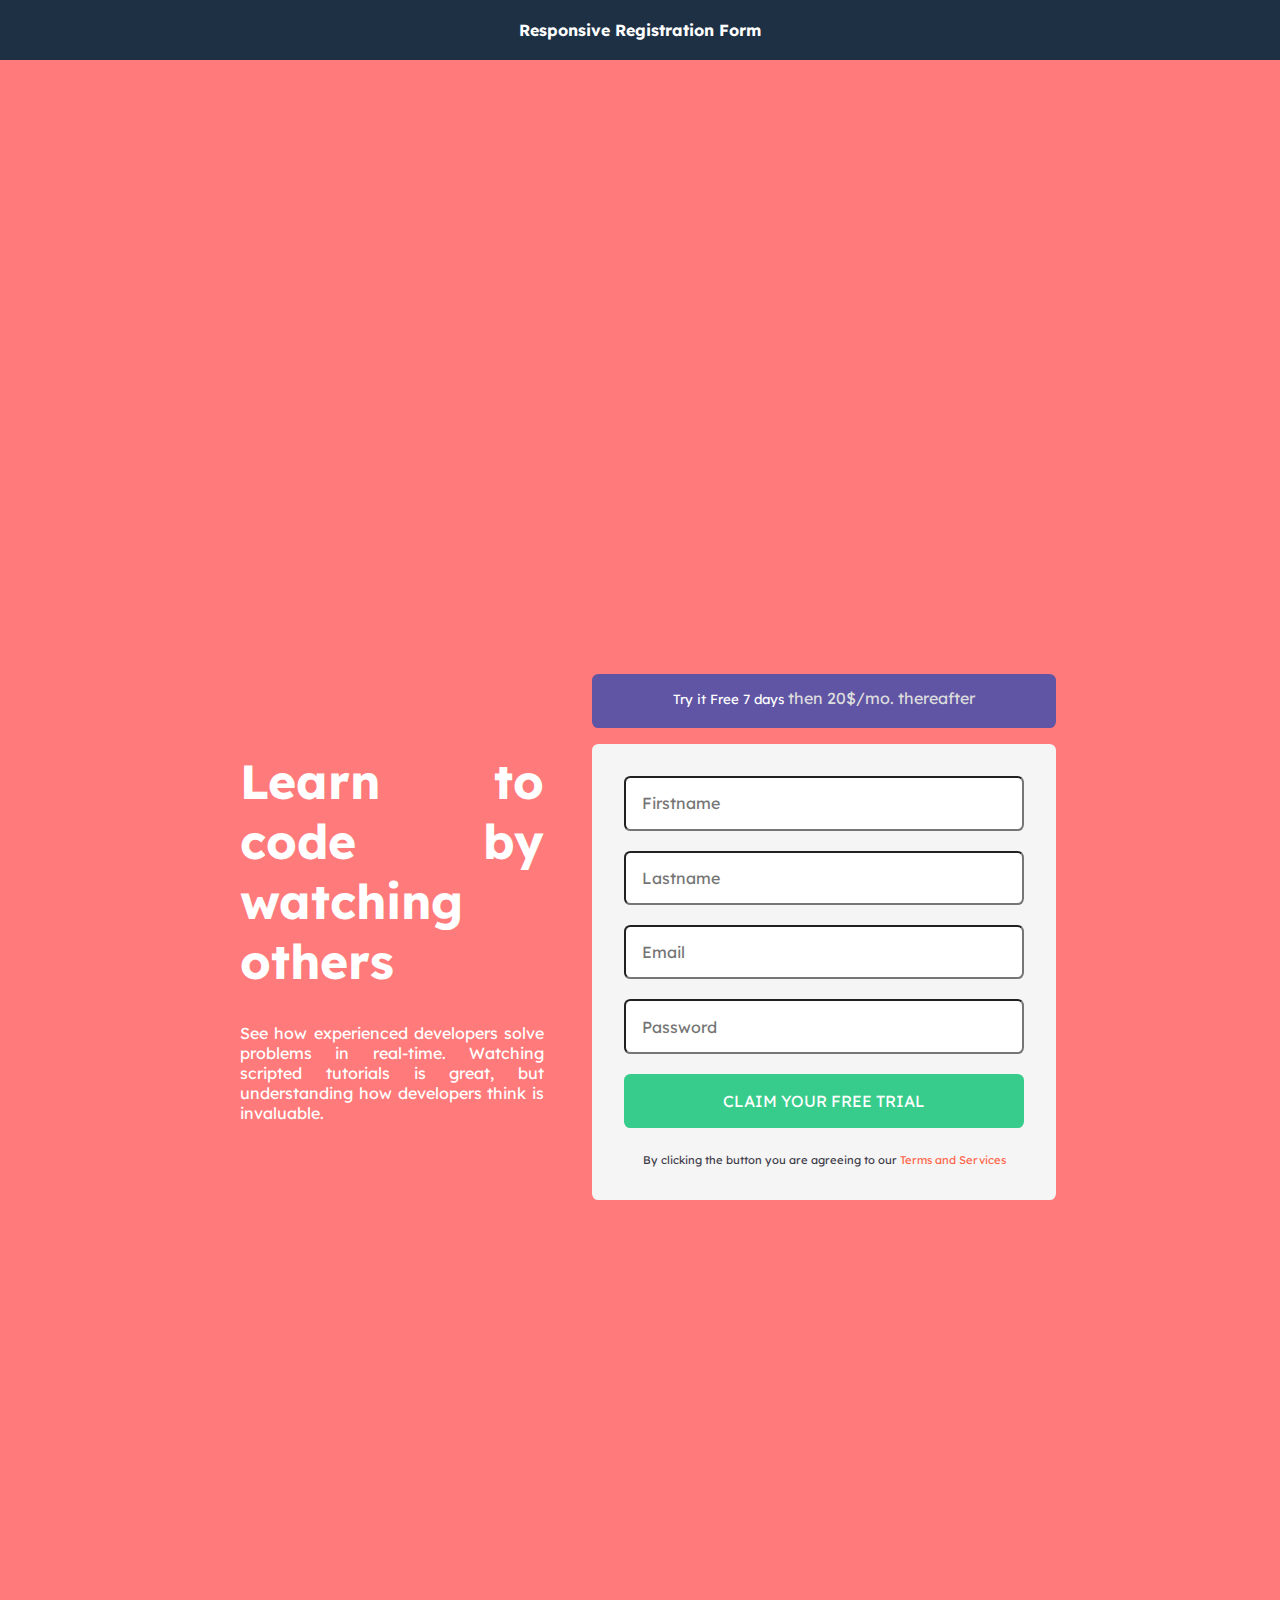
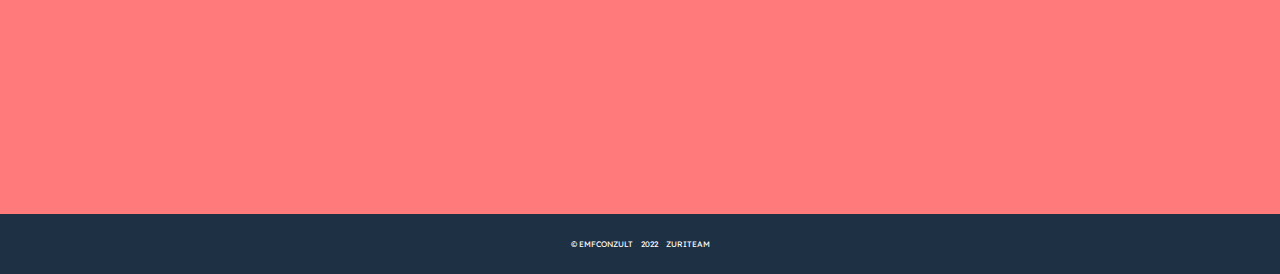
==== media__query__task/index.html @ 2e2ff550 "added" ====
<!DOCTYPE html>
<html lang="en">
<head>
    <meta charset="UTF-8">
    <meta http-equiv="X-UA-Compatible" content="IE=edge">
    <meta name="viewport" content="width=device-width, initial-scale=1.0">
    <title>Responsive-Reg-Form</title>
    <link rel="stylesheet" href="./index.css">
    <link rel="icon" href="./images/favicon-32x32.png">
</head>
<body>
    <header><!------------Header--------->
        <h1>Responsive Registration Form</h1>
    </header>

    <main><!-------------main---------->
        <div class="form__layout">
            <div class="left__side">
                <h1>Learn to code by watching others</h1>
                <p>See how experienced developers solve problems in real-time. Watching 
                    scripted tutorials is great, but understanding how developers think 
                    is invaluable.
                </p>
            </div>
            <div class="registration__form">

                <div class="top">
                    <small>Try it Free 7 days</small> then 20$/mo. thereafter
                </div>
                <form action="#" class="form" method="POST">
                    <div class="form__element">
                        <input type="text" name="firstName" id="first__name" class="inputbox" placeholder="Firstname" required>
                    </div><br>

                    <div class="form__element">
                        <input type="text" name="lastName" id="last__name" class="inputbox" placeholder="Lastname" required>
                    </div><br>

                    <div class="form__element">
                        <input type="email" name="email" id="email" class="inputbox" placeholder="Email" required>
                    </div><br>

                    <div class="form__element">
                        <input type="password" name="password" id="password" class="inputbox" placeholder="Password" required>
                    </div><br>

                    <div class="form__element">
                        <a href="#"><button required id="bottom__button">claim your free trial</button></a>
                    </div><br>
                    <span>By clicking the button you are agreeing to our <a href="#">Terms and Services</a></span>

                </form>
            </div>
        </div>

    </main>

    <footer><!------footer----------->
        <span>&COPY; EMFCONZULT</span>&nbsp;&nbsp;
        <span> 2022</span>&nbsp;&nbsp;
        <span>ZURITEAM</span>
    </footer>
    
</body>
</html>
---- media__query__task/index.css ----
@import url('https://fonts.googleapis.com/css2?family=Lexend+Deca&display=swap');
*{
    padding:0;
    margin:0;
    box-sizing: border-box;
    font-family: 'Lexend Deca', sans-serif;
    
}
header{/*----------------Header-------------------*/
    background: #1d3044;
    height: 60px;
    display: flex;
    align-items: center;
    justify-content: center;
    color: #fff;
    font-size: 0.5rem;
    font-family: 'Lexend Deca', sans-serif;
}

/*----------------Header end-------------------*/

footer{/*----------------footer-------------------*/
    height: 60px;
    background: #1d3044;
    display: flex;
    align-items: center;
    justify-content: center;
    color: #fff;
    font-family: 'Lexend Deca', sans-serif;
}
footer span{/*----------------footer-------------------*/
    color: #fff;
    font-size: 0.5rem;
    font-family: 'Lexend Deca', sans-serif;
}/*----------------footer end-------------------*/

/*-------------form layout--------*/

body{
    background: whitesmoke;
}
main{
    padding: 7rem;
    background: hsl(0, 100%, 74%);
    
}

.form__layout{
    padding: 6rem;
    width: 100%;
    display: flex;
    flex-direction: row;
    align-items: center;
    margin: auto;

}

.left__side{
    width: 50%;
    padding: 2rem;
    margin: auto;
    color: #fff;
}
.left__side h1{
    margin-bottom: 2rem;
    font-weight: 700;
    font-size: 3rem;
    
}

.registration__form{
    width: 50%;
    align-items: center;
    display: flex;
    text-align: center;
    flex-direction: column;
    padding: 1rem;
}

.form{
    background: whitesmoke;
    padding: 2rem;
    border-radius: 0.4rem;
    margin-top:1rem;
    width: 100%;
}

.inputbox{
    width: 400px;
    
    height: 3.4rem;
    padding: 1rem;
    border-radius: 0.4rem;
    font-size: 1rem;
}
#bottom__button{
    width: 400px;
    height: 3.4rem;
    padding: 1rem;
    border-radius: 0.4rem;
    font-size: 1rem;
    text-transform: uppercase;
    line-height: 0.8;
    background: hsl(154, 59%, 51%);
    color: #fff;
    border-style: none;
    cursor: pointer;
}

.top{
    width: 100%;
    height: 3.4rem;
    padding: 0.5rem;
    line-height: 2;
    border-radius: 0.4rem;
    font-size: 1rem;
    background: hsl(248, 32%, 49%);
    color:gainsboro;
    border-style: none;
    cursor: pointer;
}
.top small{
    color: #fff;
}

span{
    font-size: 0.7rem;
    color:hsl(249, 10%, 26%)
}

span a{
    color: tomato;
    text-decoration: none;
}

/*--------------------Media query---------------------*/
@media screen and (max-width:1389px) and (min-width:900px){
    .form__layout{
        width: 100%;
        display: flex;
        height: 170vh;
        flex-direction: row;
        justify-content: center;
        align-items: center;
        text-align: center;  
    }
    *.left__side{
        width: 100%;
        padding: 2rem;
        text-align: justify;
    
    }
    .registration__form{
        width: 100%;
        align-items: center;      
    }
     
}

@media screen and (max-width:899px) and (min-width:769px){
    .form__layout{
        padding: 2rem;
        width: 100%;
        display: flex;
        height: 170vh;
        flex-direction: column;
        justify-content: center;
        align-items: center;
        text-align: center;     
    }
     .left__side{
        width: 100%;
        padding: 2rem;
        text-align: justify;
    
    }
    .left__side h1{
        font-size: 2rem;
    }
    .registration__form{
        width: 100%;
        align-items: center;      
    }

    .form{
        padding: 2rem;
    }
    .inputbox{
        width: 100%;
        min-width: 250px;
        height: 3.4rem;
    }
    #bottom__button{
        min-width: 250px;
        width: 100%;
        height: 3.4rem;
    }

    .top{
        height: 5rem;
    }
           
}


@media screen and (max-width:768px){
    .form__layout{
        padding: 2rem;
        width: 100%;
        display: flex;
        height: 170vh;
        flex-direction: column;
        justify-content: center;
        align-items: center;
        text-align: center;    
    }
     .left__side{
        width: 100%;
        padding: 2rem;
        text-align: justify;
    
    }
    .left__side h1{
        font-size: 2rem;
    }
    .registration__form{
        width: 100%;
        align-items: center;      
    }

    .form{
        padding: 2rem;
    }
    .inputbox{
        width: 100%;
        min-width: 250px;
        height: 3.4rem;
    }
    #bottom__button{
        min-width: 250px;
        width: 100%;
        height: 3.4rem;
    }

    .top{
        height: 5rem;
    }
           
}
@media screen and (max-width:630px){
    .form__layout{
        padding: 1rem;
        width: 100%;
        display: flex;
        height: 180vh;
        flex-direction: column;
        justify-content: center;
        margin: auto;
        align-items: center;
        text-align: center;

    }
    .left__side{
        width: 100%;
        padding: 0rem;
        text-align: justify;
    }
    .left__side h1{
        font-size: 1.5rem;
    }
    .registration__form{
        width: 100%;
        align-items: center;   
        padding: 0%;   
    }

    .form{
        padding: 1rem;
    }
    .inputbox{
        width: 100%;
        min-width: 150px;
        height: 3.4rem;
    }
    #bottom__button{
        min-width: 150px;
        width: 100%;
        height: 3.4rem;
        font-size: 0.7rem;
    }

    .top{
        height: 5rem;
        
    }
}
@media screen and (max-width:470px) and (min-width:375px){
    .form__layout{
        padding: 1rem;
        width: 70vw;
        display: flex;
        height: 180vh;
        flex-direction: column;
        justify-content: center;
        margin: auto;
        align-items: justify;
        text-align: center;
    }
     .left__side{
        width: 100%;
        padding: 0rem;
        text-align: justify;
    
    }
    .left__side h1{
        font-size: 1.5rem;
    }
    .registration__form{
        width: 100%;
        align-items: center;   
        padding: 0%;   
    }

    .form{
        padding: 1rem;
    }
    .inputbox{
        width: 100%;
        min-width: 150px;
        height: 3.4rem;
    }
    #bottom__button{
        min-width: 150px;
        width: 100%;
        height: 3.4rem;
        font-size: 0.7rem;
    }

    .top{
        height: 5rem;
        
    }
    main{
        margin: auto;
        padding: 0%;
    }
    
}
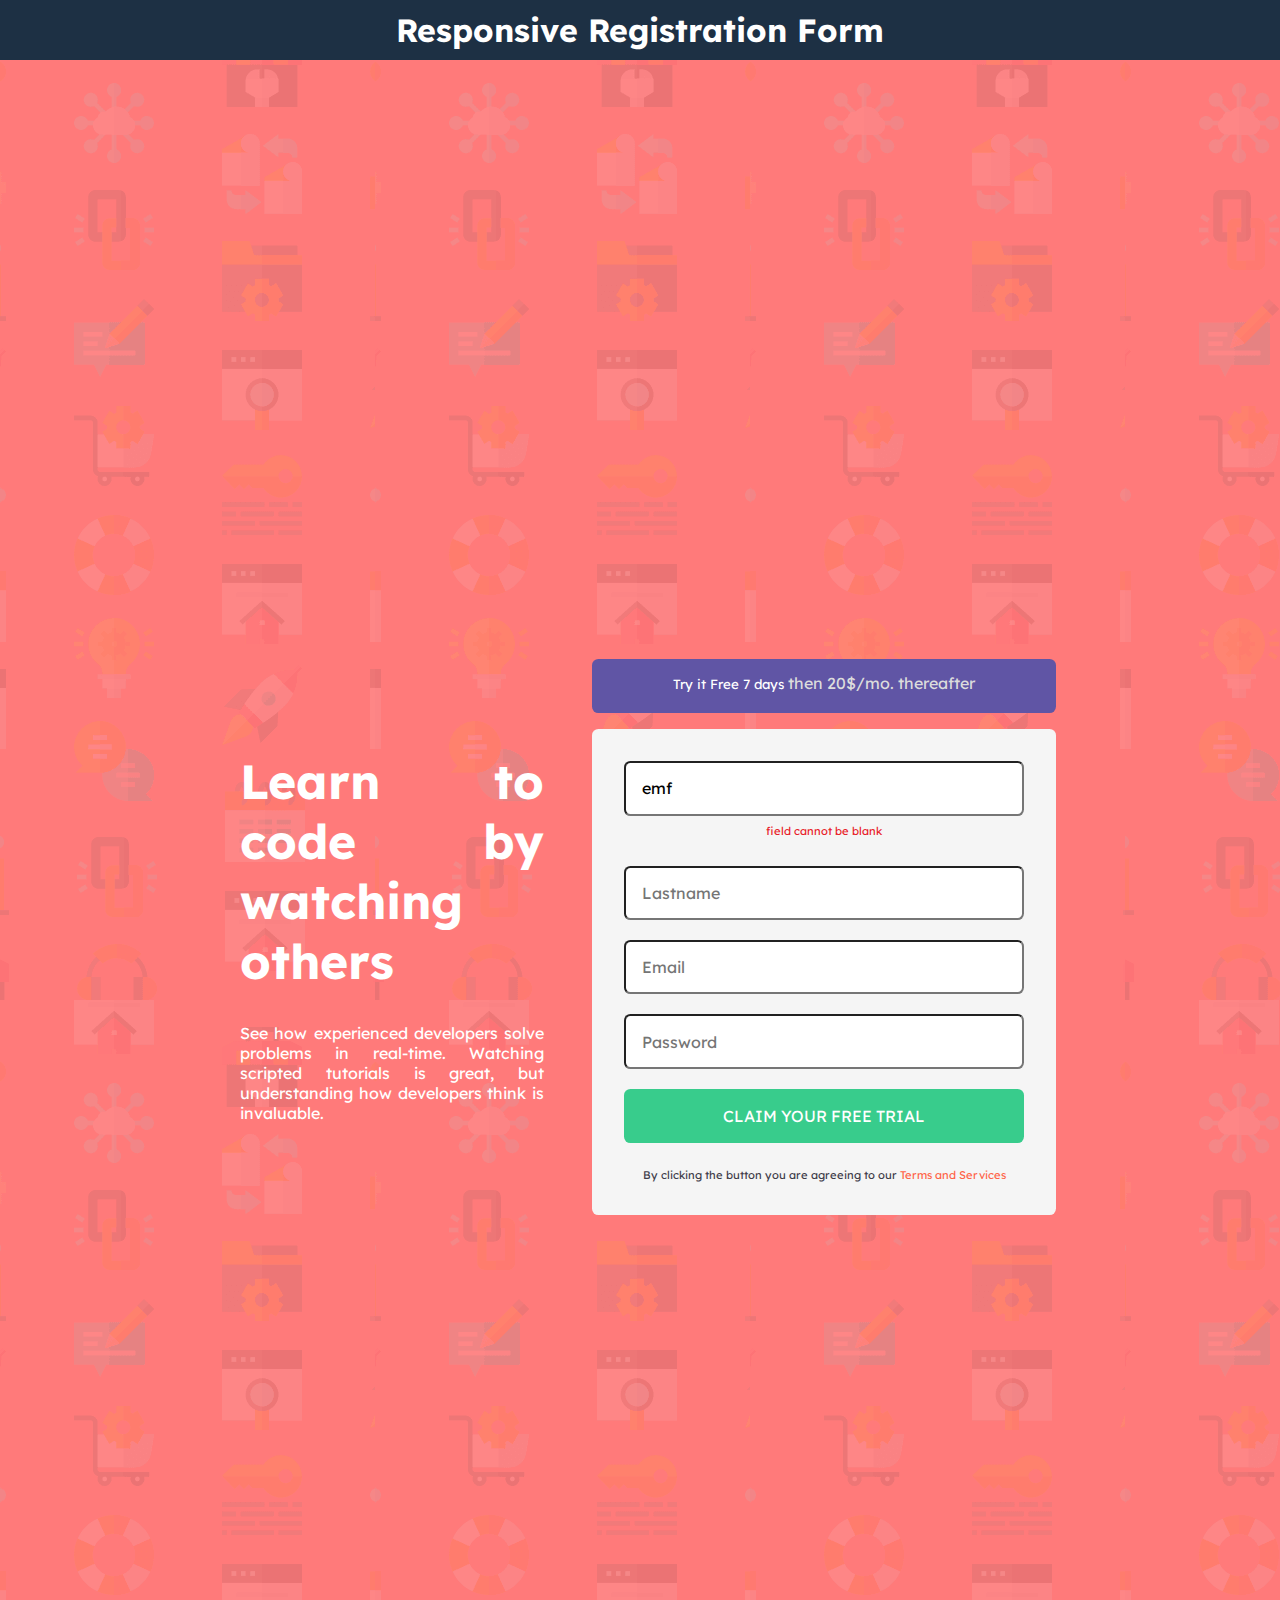
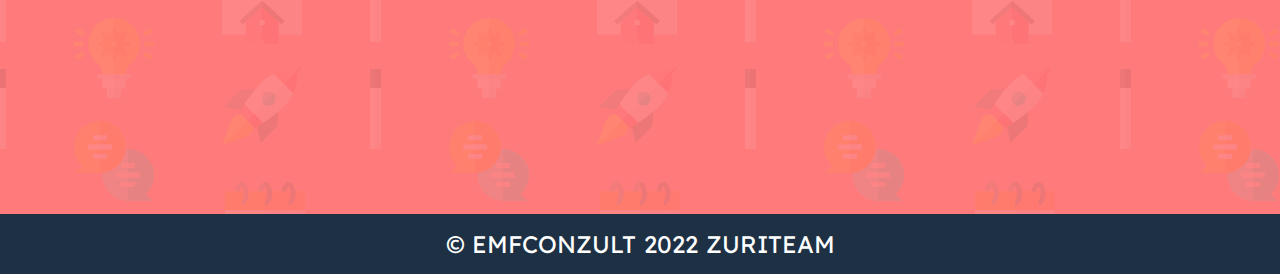
==== commit a51f2247: "added" ====
--- a/media__query__task/index.html
+++ b/media__query__task/index.html
@@ -28,8 +28,8 @@
                     <small>Try it Free 7 days</small> then 20$/mo. thereafter
                 </div>
                 <form action="#" class="form" method="POST">
-                    <div class="form__element">
-                        <input type="text" name="firstName" id="first__name" class="inputbox" placeholder="Firstname" required>
+                    <div class="input-container" data-error="field cannot be blank">
+                        <input type="text" name="firstName" id="first__name" class="inputbox" placeholder="Firstname" value="emf">
                     </div><br>
 
                     <div class="form__element">
@@ -45,7 +45,7 @@
                     </div><br>
 
                     <div class="form__element">
-                        <a href="#"><button required id="bottom__button">claim your free trial</button></a>
+                        <a href="#"><button required id="bottom__button" type="submit">claim your free trial</button></a>
                     </div><br>
                     <span>By clicking the button you are agreeing to our <a href="#">Terms and Services</a></span>
 
--- a/media__query__task/index.css
+++ b/media__query__task/index.css
@@ -13,11 +13,10 @@
     align-items: center;
     justify-content: center;
     color: #fff;
-    font-size: 0.5rem;
+    font-size: 1rem;
     font-family: 'Lexend Deca', sans-serif;
-}
-
-/*----------------Header end-------------------*/
+}/*----------------Header end-------------------*/
+
 
 footer{/*----------------footer-------------------*/
     height: 60px;
@@ -28,20 +27,19 @@
     color: #fff;
     font-family: 'Lexend Deca', sans-serif;
 }
-footer span{/*----------------footer-------------------*/
-    color: #fff;
-    font-size: 0.5rem;
+footer span{
+    color: #fff;
+    font-size: 1.5rem;
     font-family: 'Lexend Deca', sans-serif;
 }/*----------------footer end-------------------*/
 
 /*-------------form layout--------*/
-
 body{
-    background: whitesmoke;
+    background: url("./images/bg-intro-desktop.png");
+    background-color:hsl(0, 100%, 74%);
 }
 main{
     padding: 7rem;
-    background: hsl(0, 100%, 74%);
     
 }
 
@@ -133,8 +131,26 @@
     text-decoration: none;
 }
 
+.input-container[data-error] .input {
+    border-color: #e82129;
+    color: #e82921;
+    background: #fff;
+}
+.input-container[data-error]::after{
+    content :attr(data-error);
+    font-size: 0.7rem;
+    color: #e82129;
+    display: block;
+    margin: 0.5rem 0rem;
+}
+
 /*--------------------Media query---------------------*/
 @media screen and (max-width:1389px) and (min-width:900px){
+    body{
+    background: url("./images/bg-intro-mobile.png");
+    background-color:hsl(0, 100%, 74%);
+    }
+
     .form__layout{
         width: 100%;
         display: flex;
@@ -158,6 +174,11 @@
 }
 
 @media screen and (max-width:899px) and (min-width:769px){
+    body{
+    background: url("./images/bg-intro-mobile.png");
+    background-color:hsl(0, 100%, 74%);
+    }
+
     .form__layout{
         padding: 2rem;
         width: 100%;
@@ -204,6 +225,12 @@
 
 
 @media screen and (max-width:768px){
+
+    body{
+    background: url("./images/bg-intro-mobile.png");
+    background-color:hsl(0, 100%, 74%);
+    }
+
     .form__layout{
         padding: 2rem;
         width: 100%;
@@ -248,6 +275,11 @@
            
 }
 @media screen and (max-width:630px){
+    body{
+    background: url("./images/bg-intro-mobile.png");
+    background-color:hsl(0, 100%, 74%);
+    }
+
     .form__layout{
         padding: 1rem;
         width: 100%;
@@ -295,6 +327,11 @@
     }
 }
 @media screen and (max-width:470px) and (min-width:375px){
+    body{
+    background: url("./images/bg-intro-mobile.png");
+    background-color:hsl(0, 100%, 74%);
+    }
+
     .form__layout{
         padding: 1rem;
         width: 70vw;
@@ -344,5 +381,12 @@
         margin: auto;
         padding: 0%;
     }
-    
-}
+    footer span{
+    font-size: 1rem;
+    }
+
+    header{
+        font-size: 0.6rem;
+    }
+    
+}
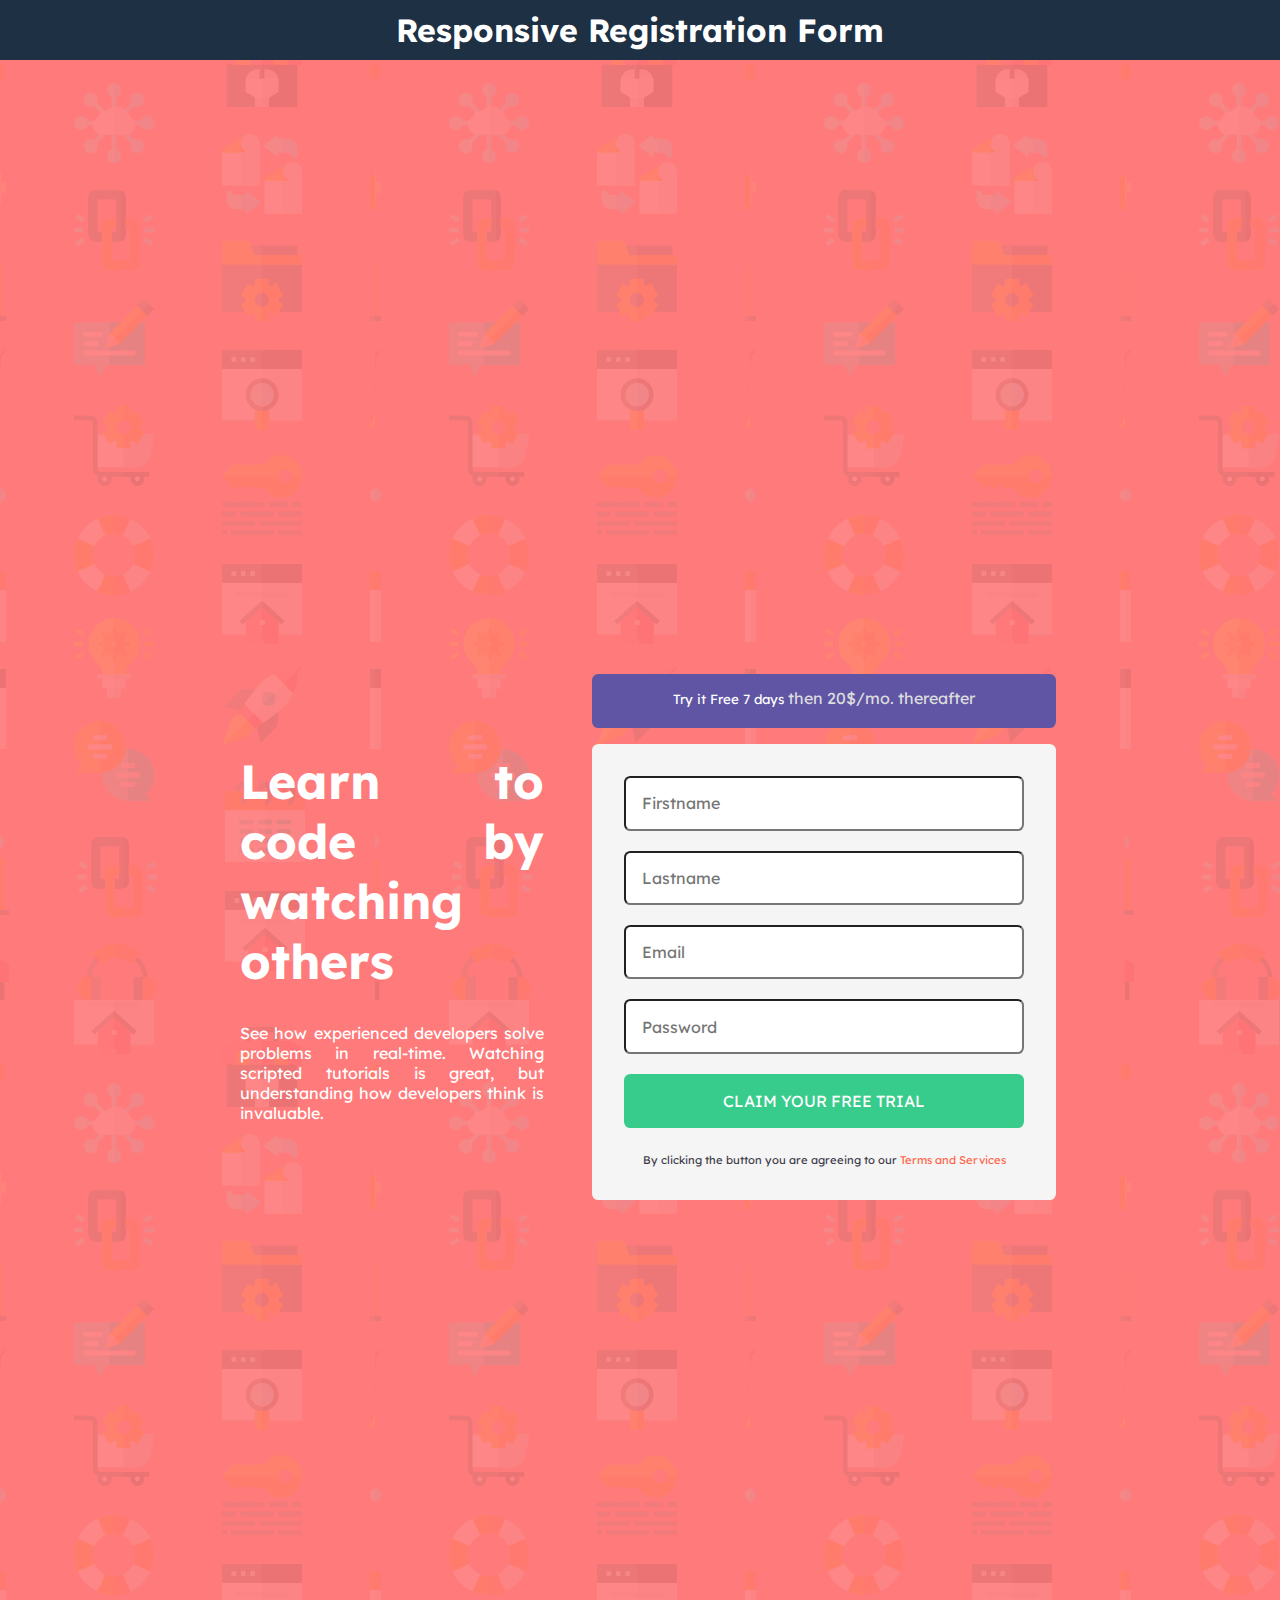
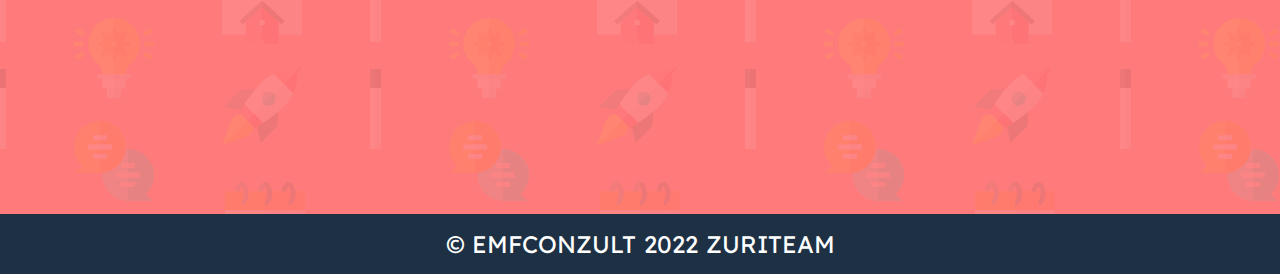
==== commit d7ea0573: "committed" ====
--- a/media__query__task/index.html
+++ b/media__query__task/index.html
@@ -28,8 +28,8 @@
                     <small>Try it Free 7 days</small> then 20$/mo. thereafter
                 </div>
                 <form action="#" class="form" method="POST">
-                    <div class="input-container" data-error="field cannot be blank">
-                        <input type="text" name="firstName" id="first__name" class="inputbox" placeholder="Firstname" value="emf">
+                    <div class="form__element">
+                        <input type="text" name="firstName" id="first__name" class="inputbox" placeholder="Firstname" required>
                     </div><br>
 
                     <div class="form__element">
@@ -45,7 +45,7 @@
                     </div><br>
 
                     <div class="form__element">
-                        <a href="#"><button required id="bottom__button" type="submit">claim your free trial</button></a>
+                        <a href="#"><button required id="bottom__button">claim your free trial</button></a>
                     </div><br>
                     <span>By clicking the button you are agreeing to our <a href="#">Terms and Services</a></span>
 
--- a/media__query__task/index.css
+++ b/media__query__task/index.css
@@ -131,18 +131,6 @@
     text-decoration: none;
 }
 
-.input-container[data-error] .input {
-    border-color: #e82129;
-    color: #e82921;
-    background: #fff;
-}
-.input-container[data-error]::after{
-    content :attr(data-error);
-    font-size: 0.7rem;
-    color: #e82129;
-    display: block;
-    margin: 0.5rem 0rem;
-}
 
 /*--------------------Media query---------------------*/
 @media screen and (max-width:1389px) and (min-width:900px){
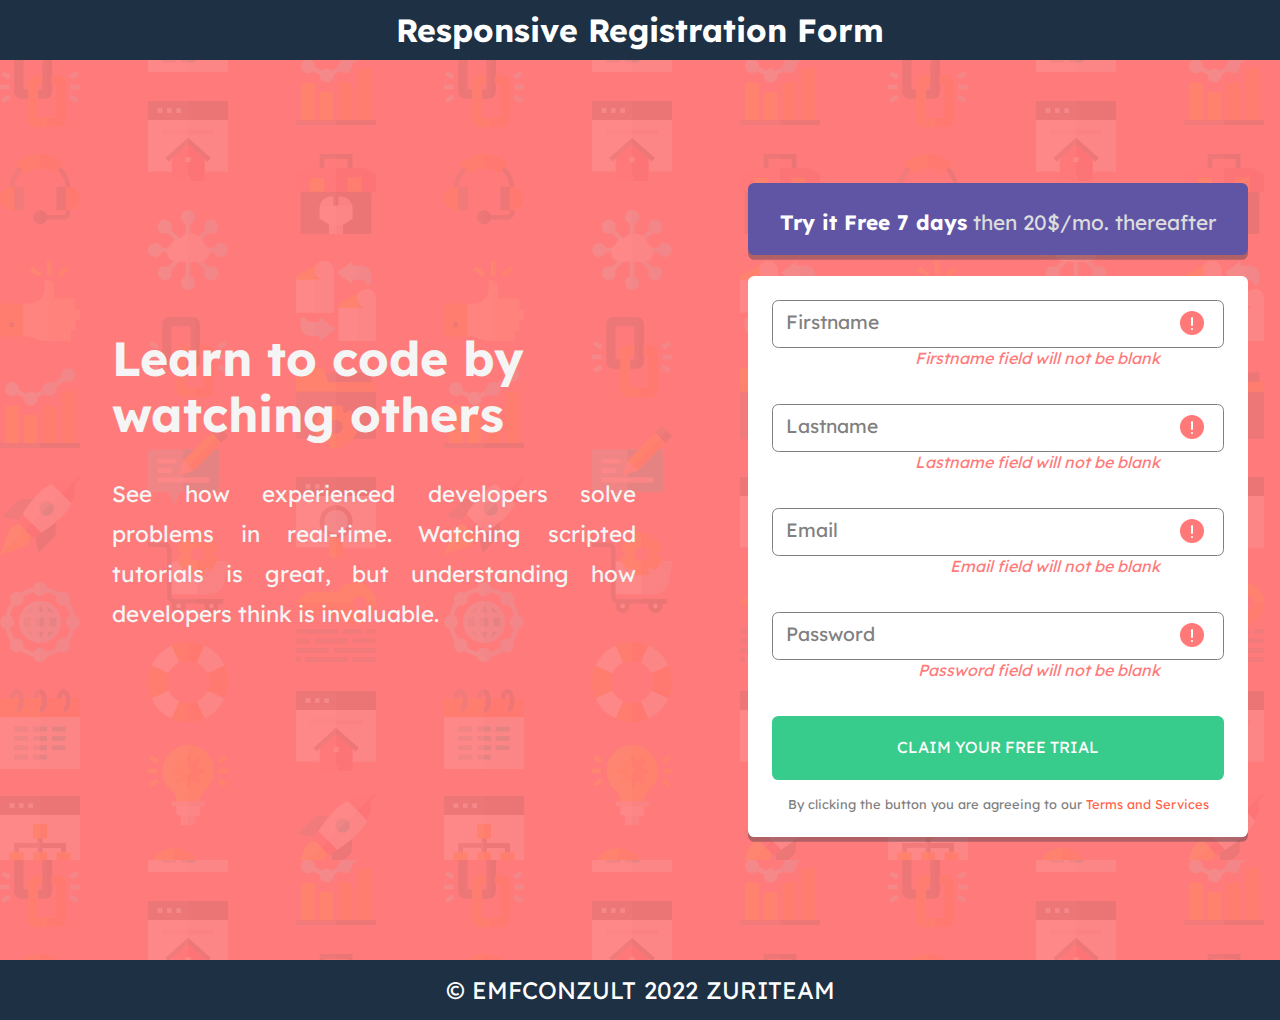
==== commit 4e443fd7: "committed" ====
--- a/media__query__task/index.html
+++ b/media__query__task/index.html
@@ -16,7 +16,7 @@
     <main><!-------------main---------->
         <div class="form__layout">
             <div class="left__side">
-                <h1>Learn to code by watching others</h1>
+                <h1>Learn to code by <br> watching others</h1>
                 <p>See how experienced developers solve problems in real-time. Watching 
                     scripted tutorials is great, but understanding how developers think 
                     is invaluable.
@@ -25,31 +25,41 @@
             <div class="registration__form">
 
                 <div class="top">
-                    <small>Try it Free 7 days</small> then 20$/mo. thereafter
+                    <p><b>Try it Free 7 days</b> then 20$/mo. thereafter</p>
                 </div>
-                <form action="#" class="form" method="POST">
-                    <div class="form__element">
-                        <input type="text" name="firstName" id="first__name" class="inputbox" placeholder="Firstname" required>
-                    </div><br>
+                <div class="form">
+                    <form action="#" method="POST">
+                        <div class="form__element">
+                            <input type="text" name="firstName" id="first__name" class="inputbox" placeholder="Firstname" required>
+                            <img src="./images/icon-error.svg" alt="img" class="error__image">
+                            <p class="error__message">Firstname field will not be blank</p>
+                        </div><br>
 
-                    <div class="form__element">
-                        <input type="text" name="lastName" id="last__name" class="inputbox" placeholder="Lastname" required>
-                    </div><br>
+                        <div class="form__element">
+                            <input type="text" name="lastName" id="last__name" class="inputbox" placeholder="Lastname" required>
+                            <img src="./images/icon-error.svg" alt="img" class="error__image">
+                            <p class="error__message">Lastname field will not be blank</p>
+                        </div><br>
 
-                    <div class="form__element">
-                        <input type="email" name="email" id="email" class="inputbox" placeholder="Email" required>
-                    </div><br>
+                        <div class="form__element">
+                            <input type="email" name="email" id="email" class="inputbox" placeholder="Email" required>
+                            <img src="./images/icon-error.svg" alt="img" class="error__image">
+                            <p class="error__message">Email field will not be blank</p>
+                        </div><br>
 
-                    <div class="form__element">
-                        <input type="password" name="password" id="password" class="inputbox" placeholder="Password" required>
-                    </div><br>
+                        <div class="form__element">
+                            <input type="password" name="password" id="password" class="inputbox" placeholder="Password" required>
+                            <img src="./images/icon-error.svg" alt="img" class="error__image">
+                            <p class="error__message">Password field will not be blank</p>
+                        </div><br>
 
-                    <div class="form__element">
-                        <a href="#"><button required id="bottom__button">claim your free trial</button></a>
-                    </div><br>
-                    <span>By clicking the button you are agreeing to our <a href="#">Terms and Services</a></span>
+                        <div class="form__element">
+                            <a href="#"><button required id="bottom__button">claim your free trial</button></a>
+                        </div><br>
+                        <span>By clicking the button you are agreeing to our <a href="#">Terms and Services</a></span>
 
-                </form>
+                    </form>
+                </div>
             </div>
         </div>
 
@@ -60,6 +70,7 @@
         <span> 2022</span>&nbsp;&nbsp;
         <span>ZURITEAM</span>
     </footer>
-    
+    <!-----------------------the action of the error__image and error__message 
+    will be triggered with javascript. Though here it has been styled by css-->
 </body>
 </html>--- a/media__query__task/index.css
+++ b/media__query__task/index.css
@@ -1,4 +1,4 @@
-@import url('https://fonts.googleapis.com/css2?family=Lexend+Deca&display=swap');
+@import url('https://fonts.googleapis.com/css2?family=Lexend+Deca:wgt@400;500;600;700&display=swap');
 *{
     padding:0;
     margin:0;
@@ -13,7 +13,7 @@
     align-items: center;
     justify-content: center;
     color: #fff;
-    font-size: 1rem;
+    font-size: 0.5rem;
     font-family: 'Lexend Deca', sans-serif;
 }/*----------------Header end-------------------*/
 
@@ -29,74 +29,92 @@
 }
 footer span{
     color: #fff;
-    font-size: 1.5rem;
+    font-size: 0.8rem;
     font-family: 'Lexend Deca', sans-serif;
 }/*----------------footer end-------------------*/
 
-/*-------------form layout--------*/
-body{
-    background: url("./images/bg-intro-desktop.png");
+main{/*-------------------mobile first---------------------*/
+    min-height: 100vh;
+    display: flex;
+    justify-content: center;
+    align-items: center;
+    width: 100%;
+    background: url("./images/bg-intro-mobile.png");
     background-color:hsl(0, 100%, 74%);
 }
-main{
-    padding: 7rem;
-    
-}
-
 .form__layout{
-    padding: 6rem;
-    width: 100%;
-    display: flex;
-    flex-direction: row;
-    align-items: center;
+    padding: 2rem;
+    max-width: 1300px;
+    display: flex;
+    flex-direction: column;
+    align-items: center;
+    justify-content: center;
+    text-align: center;
     margin: auto;
-
-}
-
+}
 .left__side{
-    width: 50%;
-    padding: 2rem;
-    margin: auto;
-    color: #fff;
+    flex: 1;
+    margin-bottom: 3.5rem;
+    color: whitesmoke;
 }
 .left__side h1{
     margin-bottom: 2rem;
-    font-weight: 700;
-    font-size: 3rem;
-    
+    line-height: 2rem;
+    font-size: 2rem;  
+}
+
+.left__side p{
+    max-width: 470px;
+    font-size: 1.25rem;
+    line-height: 1.7;
 }
 
 .registration__form{
-    width: 50%;
-    align-items: center;
-    display: flex;
-    text-align: center;
-    flex-direction: column;
+    flex: 1;
+}
+.top{
+    width: 100%;
+    height: 3.5rem;
+    padding: 0.5rem;
+    line-height: 1.8;
+    border-radius: 0.4rem;
+    margin-bottom: 1.3rem;
+    font-size: 0.9rem;
+    background: hsl(248, 32%, 49%);
+    color:gainsboro;
+    box-shadow: 0 0.3rem hsla(249, 10%, 26%, 0.404);
+    border-style: none;
+    cursor: pointer;
+}
+.top b{
+    color: #fff;
+}
+.form{
+    background-color: #fff;
+    padding: 1.5rem;
+    border-radius: 0.4rem;
+    box-shadow: 0 0.3rem hsla(249, 10%, 26%, 0.404);
+}
+.form__element{
+    position: relative;
+}
+.inputbox{
+    width: 100%;
+    height: 3rem;
+    padding: 0.8rem;
+    border-radius: 0.4rem;
+    font-size: 0.9rem;
+    border: 1px solid gray;
+}
+.inputbox::placeholder{
+    color: gray;
+}
+#bottom__button{
+    width: 100%;
+    height: 3rem;
     padding: 1rem;
-}
-
-.form{
-    background: whitesmoke;
-    padding: 2rem;
-    border-radius: 0.4rem;
-    margin-top:1rem;
-    width: 100%;
-}
-
-.inputbox{
-    width: 400px;
-    
-    height: 3.4rem;
-    padding: 1rem;
-    border-radius: 0.4rem;
-    font-size: 1rem;
-}
-#bottom__button{
-    width: 400px;
-    height: 3.4rem;
-    padding: 1rem;
-    border-radius: 0.4rem;
-    font-size: 1rem;
+    border-radius: 0.4rem;
+    font-size: 0.8rem;
     text-transform: uppercase;
     line-height: 0.8;
     background: hsl(154, 59%, 51%);
@@ -104,277 +122,140 @@
     border-style: none;
     cursor: pointer;
 }
-
-.top{
-    width: 100%;
-    height: 3.4rem;
-    padding: 0.5rem;
-    line-height: 2;
-    border-radius: 0.4rem;
-    font-size: 1rem;
-    background: hsl(248, 32%, 49%);
-    color:gainsboro;
-    border-style: none;
-    cursor: pointer;
-}
-.top small{
-    color: #fff;
-}
-
-span{
+.form span{
     font-size: 0.7rem;
     color:hsl(249, 10%, 26%)
 }
 
-span a{
+.form span a{
     color: tomato;
     text-decoration: none;
 }
 
-
-/*--------------------Media query---------------------*/
-@media screen and (max-width:1389px) and (min-width:900px){
-    body{
-    background: url("./images/bg-intro-mobile.png");
-    background-color:hsl(0, 100%, 74%);
-    }
-
+.error__image{/*---------error image----------*/
+    position: absolute;
+    display: none;/*---------I don't want the error__image to show on my mobile screen-------*/
+    right: 320px;
+    margin-top: -2.3rem;
+}
+
+.error__message{/*---------error image----------*/
+    display: none;/*---------I don't want the error__message to show on my mobile screen-------*/
+    text-align: right;
+    color: hsl(0, 100%, 74%);
+    font-style: italic;
+    margin-right: 4rem;
+}    
+
+/*--------------------------media query-----------------------*/
+@media screen and (min-width:1050px) {
+    main{
+        background: url("./images/bg-intro-desktop.png");
+        background-color:hsl(0, 100%, 74%);
+    }
     .form__layout{
-        width: 100%;
-        display: flex;
-        height: 170vh;
         flex-direction: row;
-        justify-content: center;
-        align-items: center;
-        text-align: center;  
-    }
-    *.left__side{
-        width: 100%;
-        padding: 2rem;
+    }
+    .left__side{
         text-align: justify;
+        padding: 5rem;
+        margin-bottom: 3.5rem;
+        color: whitesmoke;
+    }
+    .left__side h1{
+        margin-bottom: 2rem;
+        line-height: 3.5rem;
+        font-size: 3rem;  
+    }
+    .left__side p{
+        font-size: 1.4rem;
+        line-height: 2.5rem; 
+        padding-right: 2rem;
+        max-width: 600px;
+    }
+    .registration__form{
+        max-width: 500px;
+    }
+
+    .registration__form .top{
+        height: 4.5rem;
+        line-height: 3;
+    }
+    .top p{
+        font-size: 1.3rem;
+    }
+    .top b{
+        color: #fff;
+    }
+    .form{
+        background-color: #fff;
+        padding: 1.5rem;
+        border-radius: 0.4rem;
+        box-shadow: 0 0.3rem hsla(249, 10%, 26%, 0.404);
+    } 
+
+    .registration__form .form__element{
+        padding-bottom: 1rem;
+    }
+    .inputbox::placeholder{
+        color: gray;
+        font-size: 1.2rem;
+    }
+    .form #bottom__button{
+       font-size: 1rem;
+       height: 4rem;
+       margin-bottom: -5rem;
+    }
+
+    .form span{
+        font-size: 0.8rem;
+        color:gray;
+    }
+
+    .form span a{
+        color: tomato;
+        text-decoration: none;
+    }
+    footer span{
+        font-size: 1.5rem;
+    }
+
+    header{
+        font-size: 1rem;
+    }
+
+    .error__image{/*---------error image----------*/
+        position: absolute;
+        display: block;
+        right: 20px;
+        margin-top: -2.3rem;
+        
+    }
+
+    .error__message{/*---------error image----------*/
+        display: block;
+    }    
     
-    }
-    .registration__form{
-        width: 100%;
-        align-items: center;      
-    }
-     
-}
-
-@media screen and (max-width:899px) and (min-width:769px){
-    body{
-    background: url("./images/bg-intro-mobile.png");
-    background-color:hsl(0, 100%, 74%);
-    }
-
-    .form__layout{
-        padding: 2rem;
-        width: 100%;
-        display: flex;
-        height: 170vh;
-        flex-direction: column;
-        justify-content: center;
-        align-items: center;
-        text-align: center;     
-    }
-     .left__side{
-        width: 100%;
-        padding: 2rem;
-        text-align: justify;
+
+}
+
+
+@media screen and (max-width:1049px) and (min-width:900px){
+    .left__side{
+    flex: 1;
+    margin-bottom: 3.5rem;
+    color: whitesmoke;
+}
+.left__side h1{
+    margin-bottom: 2rem;
+    line-height: 2rem;
+    font-size: 2rem;  
+}
+
+.left__side p{
+    max-width: 470px;
+    font-size: 1.25rem;
+    line-height: 1.7;
+}
     
-    }
-    .left__side h1{
-        font-size: 2rem;
-    }
-    .registration__form{
-        width: 100%;
-        align-items: center;      
-    }
-
-    .form{
-        padding: 2rem;
-    }
-    .inputbox{
-        width: 100%;
-        min-width: 250px;
-        height: 3.4rem;
-    }
-    #bottom__button{
-        min-width: 250px;
-        width: 100%;
-        height: 3.4rem;
-    }
-
-    .top{
-        height: 5rem;
-    }
-           
-}
-
-
-@media screen and (max-width:768px){
-
-    body{
-    background: url("./images/bg-intro-mobile.png");
-    background-color:hsl(0, 100%, 74%);
-    }
-
-    .form__layout{
-        padding: 2rem;
-        width: 100%;
-        display: flex;
-        height: 170vh;
-        flex-direction: column;
-        justify-content: center;
-        align-items: center;
-        text-align: center;    
-    }
-     .left__side{
-        width: 100%;
-        padding: 2rem;
-        text-align: justify;
-    
-    }
-    .left__side h1{
-        font-size: 2rem;
-    }
-    .registration__form{
-        width: 100%;
-        align-items: center;      
-    }
-
-    .form{
-        padding: 2rem;
-    }
-    .inputbox{
-        width: 100%;
-        min-width: 250px;
-        height: 3.4rem;
-    }
-    #bottom__button{
-        min-width: 250px;
-        width: 100%;
-        height: 3.4rem;
-    }
-
-    .top{
-        height: 5rem;
-    }
-           
-}
-@media screen and (max-width:630px){
-    body{
-    background: url("./images/bg-intro-mobile.png");
-    background-color:hsl(0, 100%, 74%);
-    }
-
-    .form__layout{
-        padding: 1rem;
-        width: 100%;
-        display: flex;
-        height: 180vh;
-        flex-direction: column;
-        justify-content: center;
-        margin: auto;
-        align-items: center;
-        text-align: center;
-
-    }
-    .left__side{
-        width: 100%;
-        padding: 0rem;
-        text-align: justify;
-    }
-    .left__side h1{
-        font-size: 1.5rem;
-    }
-    .registration__form{
-        width: 100%;
-        align-items: center;   
-        padding: 0%;   
-    }
-
-    .form{
-        padding: 1rem;
-    }
-    .inputbox{
-        width: 100%;
-        min-width: 150px;
-        height: 3.4rem;
-    }
-    #bottom__button{
-        min-width: 150px;
-        width: 100%;
-        height: 3.4rem;
-        font-size: 0.7rem;
-    }
-
-    .top{
-        height: 5rem;
-        
-    }
-}
-@media screen and (max-width:470px) and (min-width:375px){
-    body{
-    background: url("./images/bg-intro-mobile.png");
-    background-color:hsl(0, 100%, 74%);
-    }
-
-    .form__layout{
-        padding: 1rem;
-        width: 70vw;
-        display: flex;
-        height: 180vh;
-        flex-direction: column;
-        justify-content: center;
-        margin: auto;
-        align-items: justify;
-        text-align: center;
-    }
-     .left__side{
-        width: 100%;
-        padding: 0rem;
-        text-align: justify;
-    
-    }
-    .left__side h1{
-        font-size: 1.5rem;
-    }
-    .registration__form{
-        width: 100%;
-        align-items: center;   
-        padding: 0%;   
-    }
-
-    .form{
-        padding: 1rem;
-    }
-    .inputbox{
-        width: 100%;
-        min-width: 150px;
-        height: 3.4rem;
-    }
-    #bottom__button{
-        min-width: 150px;
-        width: 100%;
-        height: 3.4rem;
-        font-size: 0.7rem;
-    }
-
-    .top{
-        height: 5rem;
-        
-    }
-    main{
-        margin: auto;
-        padding: 0%;
-    }
-    footer span{
-    font-size: 1rem;
-    }
-
-    header{
-        font-size: 0.6rem;
-    }
-    
-}
+}